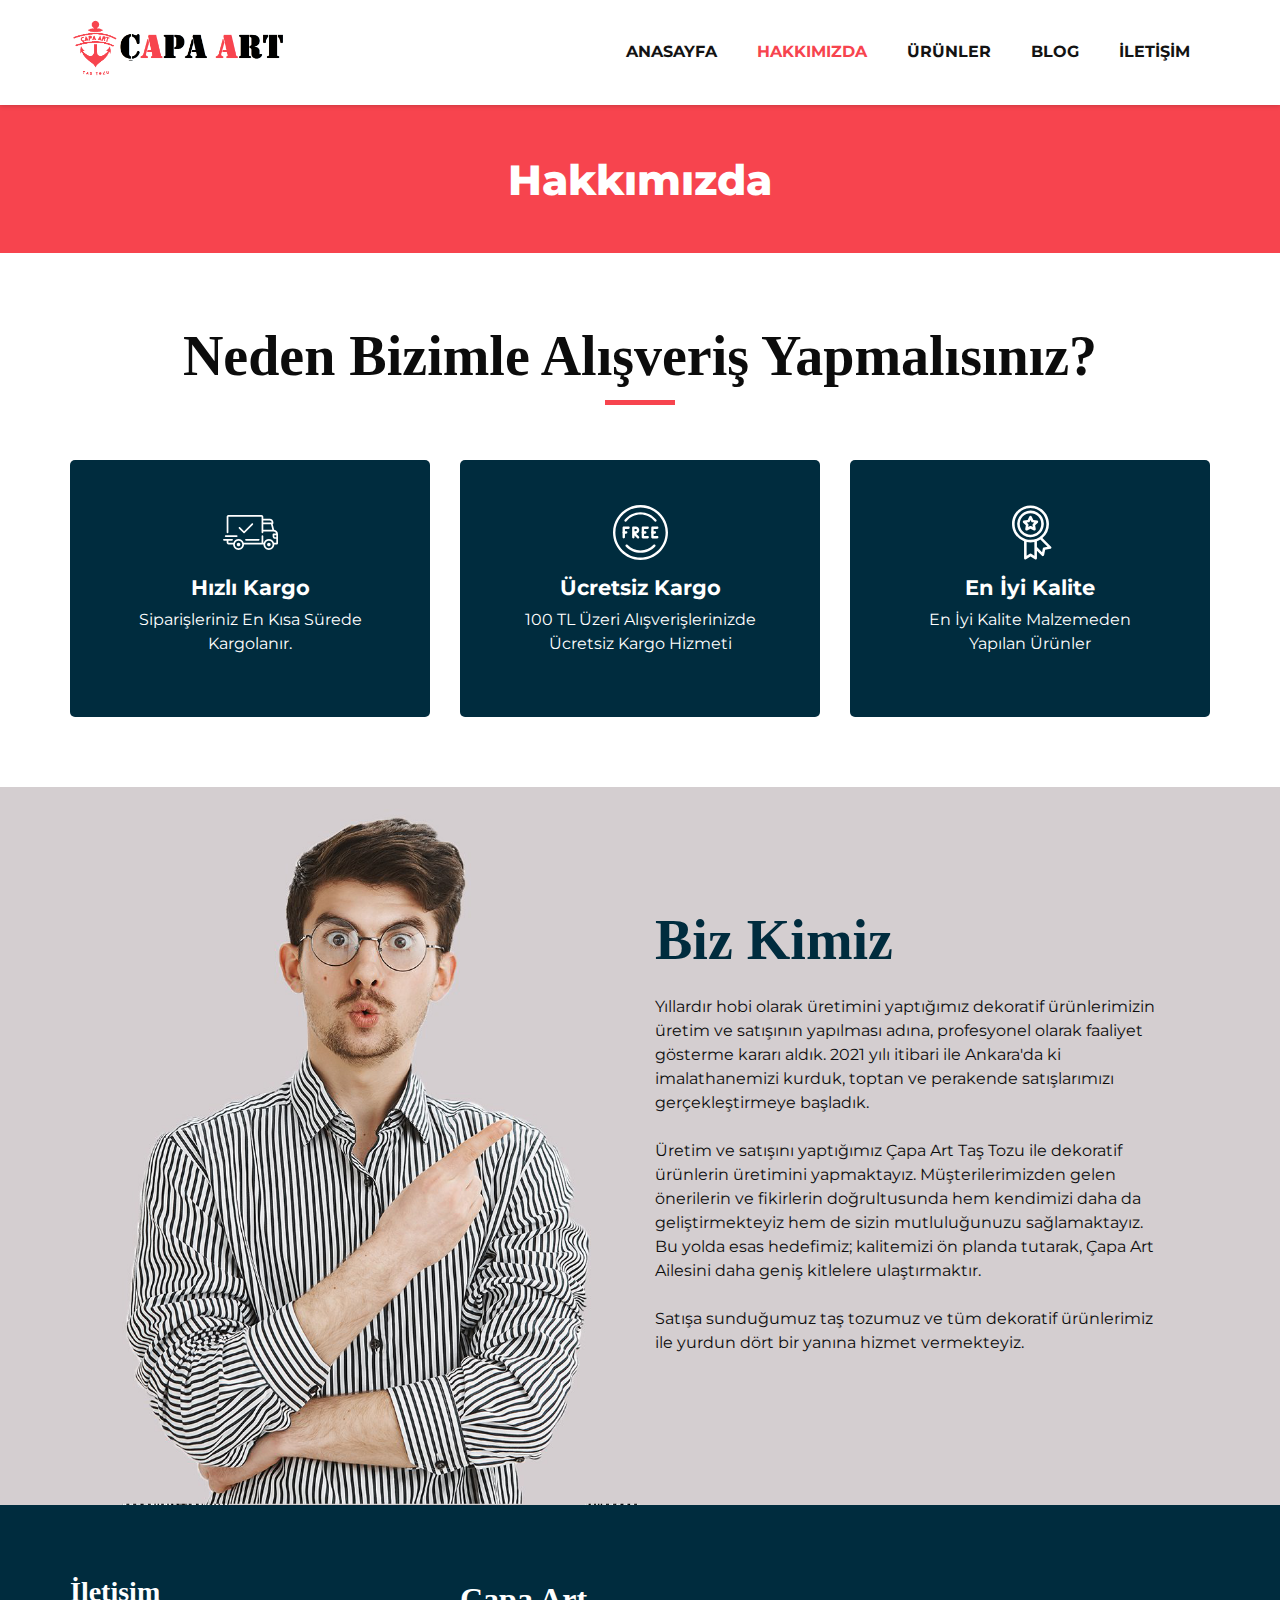
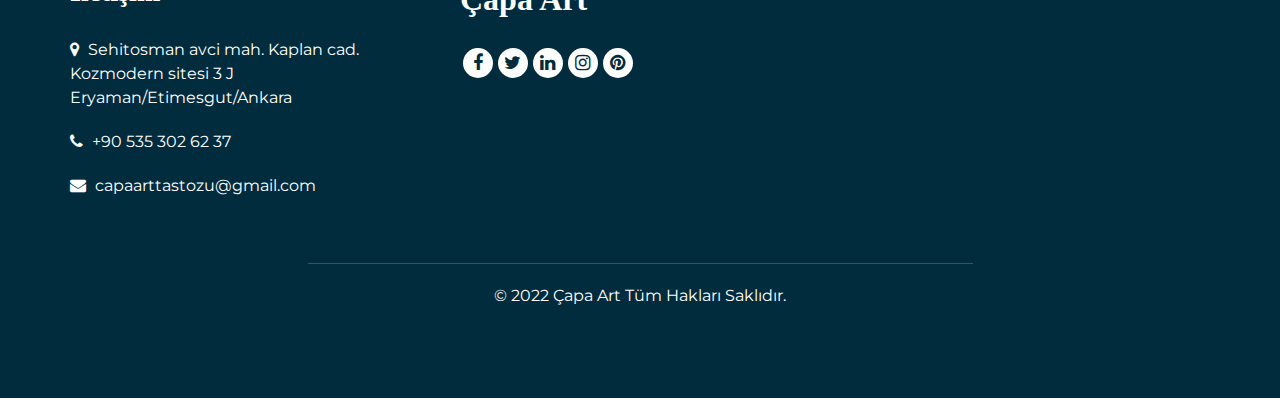
==== about.html @ 8fba6712 "Main | First commit" ====
<!DOCTYPE html>
<html>

<head>
   <!-- Basic -->
   <meta charset="utf-8" />
   <meta http-equiv="X-UA-Compatible" content="IE=edge" />
   <!-- Mobile Metas -->
   <meta name="viewport" content="width=device-width, initial-scale=1, shrink-to-fit=no" />
   <!-- Site Metas -->
   <meta name="keywords" content="" />
   <meta name="description" content="" />
   <meta name="author" content="" />
   <link rel="shortcut icon" href="images/favicon.png" type="">
   <title>Çapa Art | Hakkımızda</title>
   <!-- bootstrap core css -->
   <link rel="stylesheet" type="text/css" href="css/bootstrap.css" />
   <!-- font awesome style -->
   <link href="css/font-awesome.min.css" rel="stylesheet" />
   <!-- Custom styles for this template -->
   <link href="css/style.css" rel="stylesheet" />
   <!-- responsive style -->
   <link href="css/responsive.css" rel="stylesheet" />
</head>

<body class="sub_page">
   <div class="hero_area">
      <!-- header section strats -->
      <header class="header_section">
         <div class="container">
            <nav class="navbar navbar-expand-lg custom_nav-container ">
               <a class="navbar-brand" href="index.html"><img width="250" src="images/logo.png" alt="#" /></a>
               <button class="navbar-toggler" type="button" data-toggle="collapse" data-target="#navbarSupportedContent"
                  aria-controls="navbarSupportedContent" aria-expanded="false" aria-label="Toggle navigation">
                  <span class=""> </span>
               </button>
               <div class="collapse navbar-collapse" id="navbarSupportedContent">
                  <ul class="navbar-nav">
                     <li class="nav-item">
                        <a class="nav-link" href="index.html">ANASAYFA <span class="sr-only">(current)</span></a>
                     </li>
                     <li class="nav-item active">
                        <a class="nav-link" href="about.html">HAKKIMIZDA</a>
                     </li>
                     <li class="nav-item">
                        <a class="nav-link" href="product.html">ÜRÜNLER</a>
                     </li>
                     <li class="nav-item">
                        <a class="nav-link" href="blog_list.html">BLOG</a>
                     </li>
                     <li class="nav-item">
                        <a class="nav-link" href="contact.html">İLETİŞİM</a>
                     </li>
                  </ul>
               </div>
            </nav>
         </div>
      </header>
      <!-- end header section -->
   </div>
   <!-- inner page section -->
   <section class="inner_page_head">
      <div class="container_fuild">
         <div class="row">
            <div class="col-md-12">
               <div class="full">
                  <h3>Hakkımızda</h3>
               </div>
            </div>
         </div>
      </div>
   </section>
   <!-- end inner page section -->
   <!-- why section -->
   <section class="why_section layout_padding">
      <div class="container">
         <div class="heading_container heading_center">
            <h2>
               Neden Bizimle Alışveriş Yapmalısınız?
            </h2>
         </div>
         <div class="row">
            <div class="col-md-4">
               <div class="box ">
                  <div class="img-box">
                     <svg version="1.1" id="Layer_1" xmlns="http://www.w3.org/2000/svg"
                        xmlns:xlink="http://www.w3.org/1999/xlink" x="0px" y="0px" viewBox="0 0 512 512"
                        style="enable-background:new 0 0 512 512;" xml:space="preserve">
                        <g>
                           <g>
                              <path d="M476.158,231.363l-13.259-53.035c3.625-0.77,6.345-3.986,6.345-7.839v-8.551c0-18.566-15.105-33.67-33.67-33.67h-60.392
                                    V110.63c0-9.136-7.432-16.568-16.568-16.568H50.772c-9.136,0-16.568,7.432-16.568,16.568V256c0,4.427,3.589,8.017,8.017,8.017
                                    c4.427,0,8.017-3.589,8.017-8.017V110.63c0-0.295,0.239-0.534,0.534-0.534h307.841c0.295,0,0.534,0.239,0.534,0.534v145.372
                                    c0,4.427,3.589,8.017,8.017,8.017c4.427,0,8.017-3.589,8.017-8.017v-9.088h94.569c0.008,0,0.014,0.002,0.021,0.002
                                    c0.008,0,0.015-0.001,0.022-0.001c11.637,0.008,21.518,7.646,24.912,18.171h-24.928c-4.427,0-8.017,3.589-8.017,8.017v17.102
                                    c0,13.851,11.268,25.119,25.119,25.119h9.086v35.273h-20.962c-6.886-19.883-25.787-34.205-47.982-34.205
                                    s-41.097,14.322-47.982,34.205h-3.86v-60.393c0-4.427-3.589-8.017-8.017-8.017c-4.427,0-8.017,3.589-8.017,8.017v60.391H192.817
                                    c-6.886-19.883-25.787-34.205-47.982-34.205s-41.097,14.322-47.982,34.205H50.772c-0.295,0-0.534-0.239-0.534-0.534v-17.637
                                    h34.739c4.427,0,8.017-3.589,8.017-8.017s-3.589-8.017-8.017-8.017H8.017c-4.427,0-8.017,3.589-8.017,8.017
                                    s3.589,8.017,8.017,8.017h26.188v17.637c0,9.136,7.432,16.568,16.568,16.568h43.304c-0.002,0.178-0.014,0.355-0.014,0.534
                                    c0,27.996,22.777,50.772,50.772,50.772s50.772-22.776,50.772-50.772c0-0.18-0.012-0.356-0.014-0.534h180.67
                                    c-0.002,0.178-0.014,0.355-0.014,0.534c0,27.996,22.777,50.772,50.772,50.772c27.995,0,50.772-22.776,50.772-50.772
                                    c0-0.18-0.012-0.356-0.014-0.534h26.203c4.427,0,8.017-3.589,8.017-8.017v-85.511C512,251.989,496.423,234.448,476.158,231.363z
                                    M375.182,144.301h60.392c9.725,0,17.637,7.912,17.637,17.637v0.534h-78.029V144.301z M375.182,230.881v-52.376h71.235
                                    l13.094,52.376H375.182z M144.835,401.904c-19.155,0-34.739-15.583-34.739-34.739s15.584-34.739,34.739-34.739
                                    c19.155,0,34.739,15.583,34.739,34.739S163.99,401.904,144.835,401.904z M427.023,401.904c-19.155,0-34.739-15.583-34.739-34.739
                                    s15.584-34.739,34.739-34.739c19.155,0,34.739,15.583,34.739,34.739S446.178,401.904,427.023,401.904z M495.967,299.29h-9.086
                                    c-5.01,0-9.086-4.076-9.086-9.086v-9.086h18.171V299.29z" />
                           </g>
                        </g>
                        <g>
                           <g>
                              <path
                                 d="M144.835,350.597c-9.136,0-16.568,7.432-16.568,16.568c0,9.136,7.432,16.568,16.568,16.568
                                    c9.136,0,16.568-7.432,16.568-16.568C161.403,358.029,153.971,350.597,144.835,350.597z" />
                           </g>
                        </g>
                        <g>
                           <g>
                              <path
                                 d="M427.023,350.597c-9.136,0-16.568,7.432-16.568,16.568c0,9.136,7.432,16.568,16.568,16.568
                                    c9.136,0,16.568-7.432,16.568-16.568C443.591,358.029,436.159,350.597,427.023,350.597z" />
                           </g>
                        </g>
                        <g>
                           <g>
                              <path d="M332.96,316.393H213.244c-4.427,0-8.017,3.589-8.017,8.017s3.589,8.017,8.017,8.017H332.96
                                    c4.427,0,8.017-3.589,8.017-8.017S337.388,316.393,332.96,316.393z" />
                           </g>
                        </g>
                        <g>
                           <g>
                              <path d="M127.733,282.188H25.119c-4.427,0-8.017,3.589-8.017,8.017s3.589,8.017,8.017,8.017h102.614
                                    c4.427,0,8.017-3.589,8.017-8.017S132.16,282.188,127.733,282.188z" />
                           </g>
                        </g>
                        <g>
                           <g>
                              <path d="M278.771,173.37c-3.13-3.13-8.207-3.13-11.337,0.001l-71.292,71.291l-37.087-37.087c-3.131-3.131-8.207-3.131-11.337,0
                                    c-3.131,3.131-3.131,8.206,0,11.337l42.756,42.756c1.565,1.566,3.617,2.348,5.668,2.348s4.104-0.782,5.668-2.348l76.96-76.96
                                    C281.901,181.576,281.901,176.501,278.771,173.37z" />
                           </g>
                        </g>
                        <g>
                        </g>
                        <g>
                        </g>
                        <g>
                        </g>
                        <g>
                        </g>
                        <g>
                        </g>
                        <g>
                        </g>
                        <g>
                        </g>
                        <g>
                        </g>
                        <g>
                        </g>
                        <g>
                        </g>
                        <g>
                        </g>
                        <g>
                        </g>
                        <g>
                        </g>
                        <g>
                        </g>
                        <g>
                        </g>
                     </svg>
                  </div>
                  <div class="detail-box">
                     <h5>
                        Hızlı Kargo
                     </h5>
                     <p>
                        Siparişleriniz En Kısa Sürede Kargolanır.
                     </p>
                  </div>
               </div>
            </div>
            <div class="col-md-4">
               <div class="box ">
                  <div class="img-box">
                     <svg version="1.1" id="Capa_1" xmlns="http://www.w3.org/2000/svg"
                        xmlns:xlink="http://www.w3.org/1999/xlink" x="0px" y="0px" viewBox="0 0 490.667 490.667"
                        style="enable-background:new 0 0 490.667 490.667;" xml:space="preserve">
                        <g>
                           <g>
                              <path d="M138.667,192H96c-5.888,0-10.667,4.779-10.667,10.667V288c0,5.888,4.779,10.667,10.667,10.667s10.667-4.779,10.667-10.667
                                    v-74.667h32c5.888,0,10.667-4.779,10.667-10.667S144.555,192,138.667,192z" />
                           </g>
                        </g>
                        <g>
                           <g>
                              <path d="M117.333,234.667H96c-5.888,0-10.667,4.779-10.667,10.667S90.112,256,96,256h21.333c5.888,0,10.667-4.779,10.667-10.667
                                    S123.221,234.667,117.333,234.667z" />
                           </g>
                        </g>
                        <g>
                           <g>
                              <path d="M245.333,0C110.059,0,0,110.059,0,245.333s110.059,245.333,245.333,245.333s245.333-110.059,245.333-245.333
                                    S380.608,0,245.333,0z M245.333,469.333c-123.52,0-224-100.48-224-224s100.48-224,224-224s224,100.48,224,224
                                    S368.853,469.333,245.333,469.333z" />
                           </g>
                        </g>
                        <g>
                           <g>
                              <path d="M386.752,131.989C352.085,88.789,300.544,64,245.333,64s-106.752,24.789-141.419,67.989
                                    c-3.691,4.587-2.965,11.307,1.643,14.997c4.587,3.691,11.307,2.965,14.976-1.643c30.613-38.144,76.096-60.011,124.8-60.011
                                    s94.187,21.867,124.779,60.011c2.112,2.624,5.205,3.989,8.32,3.989c2.368,0,4.715-0.768,6.677-2.347
                                    C389.717,143.296,390.443,136.576,386.752,131.989z" />
                           </g>
                        </g>
                        <g>
                           <g>
                              <path
                                 d="M376.405,354.923c-4.224-4.032-11.008-3.861-15.061,0.405c-30.613,32.235-71.808,50.005-116.011,50.005
                                    s-85.397-17.771-115.989-50.005c-4.032-4.309-10.816-4.437-15.061-0.405c-4.309,4.053-4.459,10.816-0.405,15.083
                                    c34.667,36.544,81.344,56.661,131.456,56.661s96.789-20.117,131.477-56.661C380.864,365.739,380.693,358.976,376.405,354.923z" />
                           </g>
                        </g>
                        <g>
                           <g>
                              <path d="M206.805,255.723c15.701-2.027,27.861-15.488,27.861-31.723c0-17.643-14.357-32-32-32h-21.333
                                    c-5.888,0-10.667,4.779-10.667,10.667v42.581c0,0.043,0,0.107,0,0.149V288c0,5.888,4.779,10.667,10.667,10.667
                                    S192,293.888,192,288v-16.917l24.448,24.469c2.091,2.069,4.821,3.115,7.552,3.115c2.731,0,5.461-1.045,7.531-3.136
                                    c4.16-4.16,4.16-10.923,0-15.083L206.805,255.723z M192,234.667v-21.333h10.667c5.867,0,10.667,4.779,10.667,10.667
                                    s-4.8,10.667-10.667,10.667H192z" />
                           </g>
                        </g>
                        <g>
                           <g>
                              <path d="M309.333,277.333h-32v-64h32c5.888,0,10.667-4.779,10.667-10.667S315.221,192,309.333,192h-42.667
                                    c-5.888,0-10.667,4.779-10.667,10.667V288c0,5.888,4.779,10.667,10.667,10.667h42.667c5.888,0,10.667-4.779,10.667-10.667
                                    S315.221,277.333,309.333,277.333z" />
                           </g>
                        </g>
                        <g>
                           <g>
                              <path d="M288,234.667h-21.333c-5.888,0-10.667,4.779-10.667,10.667S260.779,256,266.667,256H288
                                    c5.888,0,10.667-4.779,10.667-10.667S293.888,234.667,288,234.667z" />
                           </g>
                        </g>
                        <g>
                           <g>
                              <path d="M394.667,277.333h-32v-64h32c5.888,0,10.667-4.779,10.667-10.667S400.555,192,394.667,192H352
                                    c-5.888,0-10.667,4.779-10.667,10.667V288c0,5.888,4.779,10.667,10.667,10.667h42.667c5.888,0,10.667-4.779,10.667-10.667
                                    S400.555,277.333,394.667,277.333z" />
                           </g>
                        </g>
                        <g>
                           <g>
                              <path d="M373.333,234.667H352c-5.888,0-10.667,4.779-10.667,10.667S346.112,256,352,256h21.333
                                    c5.888,0,10.667-4.779,10.667-10.667S379.221,234.667,373.333,234.667z" />
                           </g>
                        </g>
                        <g>
                        </g>
                        <g>
                        </g>
                        <g>
                        </g>
                        <g>
                        </g>
                        <g>
                        </g>
                        <g>
                        </g>
                        <g>
                        </g>
                        <g>
                        </g>
                        <g>
                        </g>
                        <g>
                        </g>
                        <g>
                        </g>
                        <g>
                        </g>
                        <g>
                        </g>
                        <g>
                        </g>
                        <g>
                        </g>
                     </svg>
                  </div>
                  <div class="detail-box">
                     <h5>
                        Ücretsiz Kargo
                     </h5>
                     <p>
                        100 TL Üzeri Alışverişlerinizde Ücretsiz Kargo Hizmeti
                     </p>
                  </div>
               </div>
            </div>
            <div class="col-md-4">
               <div class="box ">
                  <div class="img-box">
                     <svg id="_30_Premium" height="512" viewBox="0 0 512 512" width="512"
                        xmlns="http://www.w3.org/2000/svg" data-name="30_Premium">
                        <g id="filled">
                           <path
                              d="m252.92 300h3.08a124.245 124.245 0 1 0 -4.49-.09c.075.009.15.023.226.03.394.039.789.06 1.184.06zm-96.92-124a100 100 0 1 1 100 100 100.113 100.113 0 0 1 -100-100z" />
                           <path
                              d="m447.445 387.635-80.4-80.4a171.682 171.682 0 0 0 60.955-131.235c0-94.841-77.159-172-172-172s-172 77.159-172 172c0 73.747 46.657 136.794 112 161.2v158.8c-.3 9.289 11.094 15.384 18.656 9.984l41.344-27.562 41.344 27.562c7.574 5.4 18.949-.7 18.656-9.984v-70.109l46.6 46.594c6.395 6.789 18.712 3.025 20.253-6.132l9.74-48.724 48.725-9.742c9.163-1.531 12.904-13.893 6.127-20.252zm-339.445-211.635c0-81.607 66.393-148 148-148s148 66.393 148 148-66.393 148-148 148-148-66.393-148-148zm154.656 278.016a12 12 0 0 0 -13.312 0l-29.344 19.562v-129.378a172.338 172.338 0 0 0 72 0v129.38zm117.381-58.353a12 12 0 0 0 -9.415 9.415l-6.913 34.58-47.709-47.709v-54.749a171.469 171.469 0 0 0 31.467-15.6l67.151 67.152z" />
                           <path
                              d="m287.62 236.985c8.349 4.694 19.251-3.212 17.367-12.618l-5.841-35.145 25.384-25c7.049-6.5 2.89-19.3-6.634-20.415l-35.23-5.306-15.933-31.867c-4.009-8.713-17.457-8.711-21.466 0l-15.933 31.866-35.23 5.306c-9.526 1.119-13.681 13.911-6.634 20.415l25.384 25-5.841 35.145c-1.879 9.406 9 17.31 17.367 12.618l31.62-16.414zm-53-32.359 2.928-17.615a12 12 0 0 0 -3.417-10.516l-12.721-12.531 17.658-2.66a12 12 0 0 0 8.947-6.5l7.985-15.971 7.985 15.972a12 12 0 0 0 8.947 6.5l17.658 2.66-12.723 12.535a12 12 0 0 0 -3.417 10.516l2.928 17.615-15.849-8.231a12 12 0 0 0 -11.058 0z" />
                        </g>
                     </svg>
                  </div>
                  <div class="detail-box">
                     <h5>
                        En İyi Kalite
                     </h5>
                     <p>
                        En İyi Kalite Malzemeden Yapılan Ürünler
                     </p>
                  </div>
               </div>
            </div>
         </div>
      </div>
   </section>
   <!-- end why section -->
   <!-- arrival section -->
   <section class="arrival_section">
      <div class="container">
         <div class="box">
            <div class="arrival_bg_box">
               <img src="images/arrival-bg.png" alt="">
            </div>
            <div class="row">
               <div class="col-md-6 ml-auto">
                  <div class="heading_container remove_line_bt">
                     <h2>
                        Biz Kimiz
                     </h2>
                  </div>
                  <p style="margin-top: 20px;margin-bottom: 30px;">
                     Yıllardır hobi olarak üretimini yaptığımız dekoratif ürünlerimizin üretim ve satışının yapılması
                     adına, profesyonel olarak faaliyet gösterme kararı aldık. 2021 yılı itibari ile Ankara'da ki
                     imalathanemizi kurduk, toptan ve perakende satışlarımızı gerçekleştirmeye başladık.
                     <br><br>
                     Üretim ve satışını yaptığımız Çapa Art Taş Tozu ile dekoratif ürünlerin üretimini yapmaktayız.
                     Müşterilerimizden gelen önerilerin ve fikirlerin doğrultusunda hem kendimizi daha da
                     geliştirmekteyiz hem de sizin mutluluğunuzu sağlamaktayız. Bu yolda esas hedefimiz; kalitemizi ön
                     planda tutarak, Çapa Art Ailesini daha geniş kitlelere ulaştırmaktır.
                     <br><br>
                     Satışa sunduğumuz taş tozumuz ve tüm dekoratif ürünlerimiz ile yurdun dört bir yanına hizmet
                     vermekteyiz.
                  </p>
               </div>
            </div>
         </div>
      </div>
   </section>
   <!-- end arrival section -->
   <!-- footer section -->
   <footer class="footer_section">
      <div class="container">
         <div class="row">
            <div class="col-md-4 footer-col">
               <div class="footer_contact">
                  <h4>
                     İletişim
                  </h4>
                  <div class="contact_link_box">
                     <a href="">
                        <i class="fa fa-map-marker" aria-hidden="true"></i>
                        <span>
                           Sehitosman avci mah. Kaplan cad. Kozmodern sitesi 3 J Eryaman/Etimesgut/Ankara
                        </span>
                     </a>
                     <a href="">
                        <i class="fa fa-phone" aria-hidden="true"></i>
                        <span>
                           +90 535 302 62 37
                        </span>
                     </a>
                     <a href="">
                        <i class="fa fa-envelope" aria-hidden="true"></i>
                        <span>
                           capaarttastozu@gmail.com
                        </span>
                     </a>
                  </div>
               </div>
            </div>
            <div class="col-md-4 footer-col">
               <div class="footer_detail">
                  <a href="index.html" class="footer-logo">
                     Çapa Art
                  </a>
                  <div class="footer_social">
                     <a href="">
                        <i class="fa fa-facebook" aria-hidden="true"></i>
                     </a>
                     <a href="">
                        <i class="fa fa-twitter" aria-hidden="true"></i>
                     </a>
                     <a href="">
                        <i class="fa fa-linkedin" aria-hidden="true"></i>
                     </a>
                     <a href="">
                        <i class="fa fa-instagram" aria-hidden="true"></i>
                     </a>
                     <a href="">
                        <i class="fa fa-pinterest" aria-hidden="true"></i>
                     </a>
                  </div>
               </div>
            </div>
            <div class="col-md-4 footer-col">
               <div class="map_container">
                  <div class="map">
                     <div id="googleMap"></div>
                  </div>
               </div>
            </div>
         </div>
         <div class="footer-info">
            <div class="col-lg-7 mx-auto px-0">
               <p>
                  © 2022 Çapa Art Tüm Hakları Saklıdır.
               </p>
            </div>
         </div>
      </div>
   </footer>
   <!-- footer section -->
   <!-- jQery -->
   <script src="js/jquery-3.4.1.min.js"></script>
   <!-- popper js -->
   <script src="js/popper.min.js"></script>
   <!-- bootstrap js -->
   <script src="js/bootstrap.js"></script>
   <!-- custom js -->
   <script src="js/custom.js"></script>
</body>

</html>
---- css/style.css ----
@import url('https://fonts.googleapis.com/css2?family=Montserrat:ital,wght@0,100;0,200;0,300;0,400;0,500;0,600;0,700;0,800;0,900;1,100;1,200;1,300;1,400;1,500;1,600;1,700;1,800;1,900&display=swap');

* {
  box-sizing: border-box;
}
body {
  font-family: 'Montserrat', sans-serif;
  color: #0c0c0c;
  background-color: #ffffff;
  overflow-x: hidden;
}

.layout_padding {
  padding: 70px 0;
}

.layout_padding2 {
  padding: 75px 0;
}

.layout_padding2-top {
  padding-top: 75px;
}

.layout_padding2-bottom {
  padding-bottom: 75px;
}

.layout_padding-top {
  padding-top: 90px;
}

.layout_padding-bottom {
  padding-bottom: 90px;
}

h1,
h2 {
  font-family: 'Playfair Display', serif;
}

.heading_container {
  display: -webkit-box;
  display: -ms-flexbox;
  display: flex;
  -webkit-box-orient: vertical;
  -webkit-box-direction: normal;
      -ms-flex-direction: column;
          flex-direction: column;
  -webkit-box-align: start;
      -ms-flex-align: start;
          align-items: flex-start;
}

.heading_container h2 {
    position: relative;
    margin-bottom: 0;
    font-size: 3.5rem;
    font-weight: bold;
}

.heading_container h2::after {
    content: "";
    display: block;
    width: 70px;
    height: 5px;
    background: #f7444e;
    margin: 10px auto 10px;
}

.heading_container h2 span {
  color: #f7444e;
}

.heading_container p {
  margin-top: 10px;
  margin-bottom: 0;
}

.heading_container.heading_center {
  -webkit-box-align: center;
      -ms-flex-align: center;
          align-items: center;
  text-align: center;
}

a,
a:hover,
a:focus {
  text-decoration: none;
}

a:hover,
a:focus {
  color: initial;
}

.btn,
.btn:focus {
  outline: none !important;
  -webkit-box-shadow: none;
          box-shadow: none;
}

/*header section*/
.hero_area {
  position: relative;
  min-height: 100vh;
  display: -webkit-box;
  display: -ms-flexbox;
  display: flex;
  -webkit-box-orient: vertical;
  -webkit-box-direction: normal;
      -ms-flex-direction: column;
          flex-direction: column;
}

.sub_page .hero_area {
  min-height: auto;
  -webkit-box-shadow: 0 0 5px 0 rgba(0, 0, 0, 0.25);
          box-shadow: 0 0 5px 0 rgba(0, 0, 0, 0.25);
}

.header_section {
    padding: 15px 0;
}

.header_section .container-fluid {
  padding-right: 25px;
  padding-left: 25px;
}

.navbar-brand {
  font-family: 'Playfair Display', serif;
}

.navbar-brand span {
  font-weight: bold;
  font-size: 32px;
  color: #000000;
}

.custom_nav-container {
  padding: 0;
}

.custom_nav-container .navbar-nav {
  margin-left: auto;
}

.custom_nav-container .navbar-nav .nav-item .nav-link {
    padding: 5px 20px;
    color: #131313;
    text-align: center;
    text-transform: uppercase;
    border-radius: 5px;
    -webkit-transition: all 0.3s;
    transition: all 0.3s;
    font-weight: 700;
}

.custom_nav-container .navbar-nav .nav-item .nav-link svg {
  width: 17px;
  height: auto;
  fill: #000000;
  margin-bottom: 2px;
}

.custom_nav-container .navbar-nav .nav-item:hover .nav-link, .custom_nav-container .navbar-nav .nav-item.active .nav-link {
  color: #f7444e;
}

.custom_nav-container .navbar-nav .nav-item:hover .nav-link svg, .custom_nav-container .navbar-nav .nav-item.active .nav-link svg {
  fill: #f7444e;
}

.custom_nav-container .nav_search-btn {
  width: 35px;
  height: 35px;
  padding: 0;
  border: none;
  color: #000000;
}

.custom_nav-container .nav_search-btn:hover {
  color: #f7444e;
}

.custom_nav-container .navbar-toggler {
  outline: none;
}

.custom_nav-container .navbar-toggler {
  padding: 0;
  width: 37px;
  height: 42px;
  -webkit-transition: all 0.3s;
  transition: all 0.3s;
}

.custom_nav-container .navbar-toggler span {
  display: block;
  width: 35px;
  height: 4px;
  background-color: #000000;
  margin: 7px 0;
  -webkit-transition: all 0.3s;
  transition: all 0.3s;
  position: relative;
  border-radius: 5px;
  transition: all 0.3s;
}

.custom_nav-container .navbar-toggler span::before, .custom_nav-container .navbar-toggler span::after {
  content: "";
  position: absolute;
  left: 0;
  height: 100%;
  width: 100%;
  background-color: #000000;
  top: -10px;
  border-radius: 5px;
  -webkit-transition: all 0.3s;
  transition: all 0.3s;
}

.custom_nav-container .navbar-toggler span::after {
  top: 10px;
}

.custom_nav-container .navbar-toggler[aria-expanded="true"] {
  -webkit-transform: rotate(360deg);
          transform: rotate(360deg);
}

.custom_nav-container .navbar-toggler[aria-expanded="true"] span {
  -webkit-transform: rotate(45deg);
          transform: rotate(45deg);
}

.custom_nav-container .navbar-toggler[aria-expanded="true"] span::before, .custom_nav-container .navbar-toggler[aria-expanded="true"] span::after {
  -webkit-transform: rotate(90deg);
          transform: rotate(90deg);
  top: 0;
}

/*end header section*/
/* slider section */
.slider_section {
  -webkit-box-flex: 1;
      -ms-flex: 1;
          flex: 1;
  display: -webkit-box;
  display: -ms-flexbox;
  display: flex;
  -webkit-box-align: center;
      -ms-flex-align: center;
          align-items: center;
  position: relative;
  padding: 90px 0 75px 0;
}

.slider_section .row {
  -webkit-box-align: center;
      -ms-flex-align: center;
          align-items: center;
}

.slider_section #customCarousel1 {
  width: 100%;
  position: unset;
}

.slider_section .detail-box h1 {
    font-size: 4.5rem;
    font-weight: bold;
    margin-bottom: 15px;
    color: #002c3e;
    line-height: 70px;
}

.slider_section .detail-box h1 span {
  color: #f7444e;
}

.slider_section .detail-box p {
    font-size: 16px;
    margin-top: 20px;
    margin-bottom: 1.5rem;
}

.slider_section .detail-box a {
    display: inline-block;
    padding: 12px 45px;
    background-color: #f7444e;
    border: 1px solid #f7444e;
    color: #ffffff;
    border-radius: 0;
    -webkit-transition: all 0.3s;
    transition: all 0.3s;
    margin-top: 10px;
    font-weight: 700;
}

.slider_section .detail-box a:hover {
  background-color: transparent;
  color: #f7444e;
}

.slider_section .img-box img {
  width: 100%;
}

.slider_section .carousel-indicators {
  position: unset;
  margin: 0;
  margin-top: 45px;
  -webkit-box-pack: start;
      -ms-flex-pack: start;
          justify-content: flex-start;
  -webkit-box-align: center;
      -ms-flex-align: center;
          align-items: center;
}

.slider_section .carousel-indicators li {
  background-color: #ffffff;
  width: 12px;
  height: 12px;
  border-radius: 100%;
  opacity: 1;
}

.slider_section .carousel-indicators li.active {
  width: 20px;
  height: 20px;
  background-color: #f7444e;
}

.slider_bg_box {
  position: absolute;
  top: 0;
  left: 0;
  width: 100%;
  height: 100%;
  z-index: -1;
}

.slider_bg_box img {
  width: 100%;
  height: 100%;
  -o-object-fit: cover;
     object-fit: cover;
  -o-object-position: top right;
     object-position: top right;
}

.product_section .heading_container {
  margin-bottom: 20px;
}

.product_section .box {
    position: relative;
    margin-top: 25px;
    padding: 35px 35px;
    background-color: #f7f8f9;
    -webkit-transition: all .3s;
    transition: all .3s;
    overflow: hidden;
    box-shadow: 5px 5px 5px -5px rgba(0,0,0,.2);
    border: solid #fff 10px;
}

.product_section .box .img-box {
  display: -webkit-box;
  display: -ms-flexbox;
  display: flex;
  -webkit-box-pack: center;
      -ms-flex-pack: center;
          justify-content: center;
  -webkit-box-align: center;
      -ms-flex-align: center;
          align-items: center;
  height: 215px;
}

.product_section .box .img-box img {
  max-width: 100%;
  max-height: 200px;
  -webkit-transition: all .3s;
  transition: all .3s;
}

.product_section .box .detail-box {
  text-align: center;
  display: -webkit-box;
  display: -ms-flexbox;
  display: flex;
  -webkit-box-pack: justify;
      -ms-flex-pack: justify;
          justify-content: space-between;
}

.product_section .box .detail-box h5 {
  font-size: 18px;
  margin-top: 10px;
}

.product_section .box .detail-box h6 {
  margin-top: 10px;
  color: #002c3e;
  font-weight: 600;
}

.product_section .box:hover img {
  -webkit-transform: scale(1.1);
          transform: scale(1.1);
}

.product_section .box:hover .option_container {
  opacity: 1;
  visibility: visible;
  -webkit-transform: translateY(0);
          transform: translateY(0);
}
.arrival_section {
    background-color: #d4ced0;
}
.product_section .option_container {
  position: absolute;
  top: 0;
  left: 0;
  width: 100%;
  height: 100%;
  display: -webkit-box;
  display: -ms-flexbox;
  display: flex;
  -webkit-box-pack: center;
      -ms-flex-pack: center;
          justify-content: center;
  -webkit-box-align: center;
      -ms-flex-align: center;
          align-items: center;
  background-color: rgba(255, 255, 255, 0.6);
  z-index: 3;
  opacity: 0;
  visibility: hidden;
  -webkit-transition: all .2s;
  transition: all .2s;
  -webkit-transform: translateY(100%);
          transform: translateY(100%);
}

.product_section .options {
  display: -webkit-box;
  display: -ms-flexbox;
  display: flex;
  -webkit-box-orient: vertical;
  -webkit-box-direction: normal;
      -ms-flex-direction: column;
          flex-direction: column;
  -webkit-box-align: center;
      -ms-flex-align: center;
          align-items: center;
}

.product_section .options a {
  display: inline-block;
  padding: 8px 15px;
  border-radius: 30px;
  width: 165px;
  text-align: center;
  -webkit-transition: all .3s;
  transition: all .3s;
  margin: 5px 0;
}

.product_section .options .option1 {
  background-color: #f7444e;
  border: 1px solid #f7444e;
  color: #ffffff;
}

.product_section .options .option1:hover {
  background-color: transparent;
  color: #f7444e;
}

.product_section .options .option2 {
  background-color: #000000;
  border: 1px solid #000000;
  color: #ffffff;
}

.product_section .options .option2:hover {
  background-color: transparent;
  color: #000000;
}

.product_section .btn-box {
  display: -webkit-box;
  display: -ms-flexbox;
  display: flex;
  -webkit-box-pack: center;
      -ms-flex-pack: center;
          justify-content: center;
  margin-top: 45px;
}

.product_section .btn-box a {
  display: inline-block;
  padding: 10px 40px;
  background-color: #f7444e;
  border: 1px solid #f7444e;
  color: #ffffff;
  border-radius: 0;
  -webkit-transition: all 0.3s;
  transition: all 0.3s;
}

.product_section .btn-box a:hover {
  background-color: transparent;
  color: #f7444e;
}

.arrival_section .heading_container {
  color: #002c3e;
  margin-bottom: 10px;
}

.arrival_section .box {
  padding: 120px 45px;
  position: relative;
}

.arrival_section .arrival_bg_box {
    position: absolute;
    top: 0;
    left: 0;
    width: 100%;
    height: 100%;
    z-index: 3;
}

.arrival_section .arrival_bg_box img {
    width: 50%;
    height: 100%;
    -o-object-fit: cover;
    object-fit: cover;
    -o-object-position: top left;
    object-position: top left;
}

.arrival_section a {
  display: inline-block;
  padding: 10px 45px;
  background-color: #f7444e;
  border: 1px solid #f7444e;
  color: #ffffff;
  border-radius: 0;
  -webkit-transition: all 0.3s;
  transition: all 0.3s;
}

.arrival_section a:hover {
  background-color: transparent;
  color: #f7444e;
}

.why_section .box {
    text-align: center;
    margin-top: 45px;
    background-color: #002c3e;
    padding: 45px 50px;
    border-radius: 5px;
    color: #ffffff;
}

.detail-box h5 {
    font-size: 21px;
    font-weight: 700;
}

.remove_line_bt h2::after {
    display: none;
}

.why_section .box .img-box {
  margin-bottom: 15px;
}

.why_section .box .img-box svg {
  width: 55px;
  height: auto;
  fill: #ffffff;
}

.subscribe_section {
  text-align: center;
}

.subscribe_section .box {
  background-color: #d4ced0;
  padding: 75px 45px;
}

.subscribe_section .subscribe_form .heading_container {
  -webkit-box-pack: center;
      -ms-flex-pack: center;
          justify-content: center;
  color: #002c3e;
}

.subscribe_section .subscribe_form .heading_container h2 {
  padding: 0 25px;
}

.subscribe_section .subscribe_form form {
  display: -webkit-box;
  display: -ms-flexbox;
  display: flex;
  -webkit-box-orient: vertical;
  -webkit-box-direction: normal;
      -ms-flex-direction: column;
          flex-direction: column;
  -webkit-box-align: center;
      -ms-flex-align: center;
          align-items: center;
}

.subscribe_section .subscribe_form form input {
    width: 100%;
    height: 60px;
    border: none;
    border-radius: 90px;
    outline: none;
    padding: 5px 25px;
    background-color: #ffffff;
    margin-top: 15px;
    text-align: left;
}

.subscribe_section .subscribe_form form input::-webkit-input-placeholder {
  color: #171620;
}

.subscribe_section .subscribe_form form input:-ms-input-placeholder {
  color: #171620;
}

.subscribe_section .subscribe_form form input::-ms-input-placeholder {
  color: #171620;
}

.subscribe_section .subscribe_form form input::placeholder {
  color: #171620;
}

.subscribe_section .subscribe_form form button {
  display: inline-block;
  padding: 10px 45px;
  background-color: #f7444e;
  border: 1px solid #f7444e;
  color: #ffffff;
  border-radius: 35px;
  -webkit-transition: all 0.3s;
  transition: all 0.3s;
  text-transform: uppercase;
  margin-top: 35px;
  font-weight: 600;
  width: 100%;
  max-width: 285px;
}

.subscribe_section .subscribe_form form button:hover {
  background-color: transparent;
  color: #f7444e;
}

.client_section .box {
  display: -webkit-box;
  display: -ms-flexbox;
  display: flex;
  -webkit-box-orient: vertical;
  -webkit-box-direction: normal;
      -ms-flex-direction: column;
          flex-direction: column;
  -webkit-box-align: center;
      -ms-flex-align: center;
          align-items: center;
  text-align: center;
  margin-top: 55px;
}

.client_section .box .img_container {
    width: auto;
    height: auto;
    border-radius: 100%;
    display: -webkit-box;
    display: -ms-flexbox;
    display: flex;
    -webkit-box-pack: end;
    -ms-flex-pack: end;
    justify-content: flex-end;
    -webkit-box-align: center;
    -ms-flex-align: center;
    align-items: center;
    background-color: transparent;
}

.client_section .box .img_container .img-box {
    width: auto;
    height: auto;
    border-radius: 100%;
    display: -webkit-box;
    display: -ms-flexbox;
    display: flex;
    -webkit-box-pack: center;
    -ms-flex-pack: center;
    justify-content: center;
    -webkit-box-align: center;
    -ms-flex-align: center;
    align-items: center;
    background-color: #ffffff;
    margin-right: -1px;
}

.client_section .box .img_container .img-box .img_box-inner {
  width: 150px;
  height: 150px;
  border-radius: 100%;
  display: -webkit-box;
  display: -ms-flexbox;
  display: flex;
  -webkit-box-pack: center;
      -ms-flex-pack: center;
          justify-content: center;
  -webkit-box-align: center;
      -ms-flex-align: center;
          align-items: center;
  overflow: hidden;
}

.client_section .box .img_container .img-box .img_box-inner img {
  width: 100%;
}

.client_section .box .detail-box {
  margin-top: 25px;
}

.client_section .box .detail-box h5 {
  font-size: 20px;
  font-weight: 600;
}

.client_section .box .detail-box h6 {
  font-size: 15px;
  color: #999998;
}

.client_section .carousel-control-prev,
.client_section .carousel-control-next {
  top: 43%;
  -webkit-transform: translateY(-50%);
          transform: translateY(-50%);
  opacity: 1;
  width: auto;
  margin: 0 5px;
  width: 50px;
  height: 50px;
  opacity: 1;
  color: #ffffff;
  background-color: #f7444e;
  border-radius: 100%;
}

.client_section .carousel-control-prev:hover,
.client_section .carousel-control-next:hover {
  background-color: #212121;
}

.client_section .carousel-control-prev {
  left: 25%;
}

.client_section .carousel-control-next {
  right: 25%;
}

/* footer section*/
.footer_section {
  background-color: #002c3e;
  color: #ffffff;
  padding-top: 70px;
}

.footer_section {
    color: #ffffff;
    text-align: left;
}

.footer_section h4 {
  font-size: 28px;
}

.footer_section h4,
.footer_section .footer-logo {
  font-weight: 600;
  margin-bottom: 20px;
  font-family: 'Playfair Display', serif;
  text-align: left;
}

.footer_section .footer-col {
  margin-bottom: 30px;
}

.footer_section .footer_contact .contact_link_box {
  display: -webkit-box;
  display: -ms-flexbox;
  display: flex;
  -webkit-box-orient: vertical;
  -webkit-box-direction: normal;
      -ms-flex-direction: column;
          flex-direction: column;
}

.footer_section .footer_contact .contact_link_box a {
    margin: 10px 0;
    color: #ffffff;
}

.footer_section .footer_contact .contact_link_box a i {
  margin-right: 5px;
}

.footer_section .footer_contact .contact_link_box a:hover {
  color: #f7444e;
}

.footer_section .footer-logo {
  display: block;
  font-weight: bold;
  font-size: 32px;
  color: #ffffff;
}

.footer_section .footer_social {
    display: -webkit-box;
    display: -ms-flexbox;
    display: flex;
    -webkit-box-pack: left;
    -ms-flex-pack: center;
    justify-content: left;
    margin-top: 25px;
    margin-bottom: 10px;
}

.footer_section .footer_social a {
  display: -webkit-box;
  display: -ms-flexbox;
  display: flex;
  -webkit-box-pack: center;
      -ms-flex-pack: center;
          justify-content: center;
  -webkit-box-align: center;
      -ms-flex-align: center;
          align-items: center;
  color: #002c3e;
  width: 30px;
  height: 30px;
  border-radius: 100%;
  background-color: #ffffff;
  border-radius: 100%;
  margin: 0 2.5px;
  font-size: 18px;
}

.footer_section .footer_social a:hover {
  color: #f7444e;
}

.footer_section .map_container {
  width: 100%;
  height: 175px;
  overflow: hidden;
  display: -webkit-box;
  display: -ms-flexbox;
  display: flex;
  -webkit-box-align: stretch;
      -ms-flex-align: stretch;
          align-items: stretch;
}

.footer_section .map_container .map {
  height: 100%;
  -webkit-box-flex: 1;
      -ms-flex: 1;
          flex: 1;
}

.footer_section .map_container .map #googleMap {
  height: 100%;
}

.footer_section .footer-info {
  text-align: center;
  margin-top: 25px;
}

.footer_section .footer-info p {
    color: #ffffff;
    margin: 0;
    padding: 20px 0;
    border-top: 1px solid rgba(255,255,255,0.2);
}

.footer_section .footer-info p a {
  color: inherit;
}
/*# sourceMappingURL=style.css.map */

.heading_container.heading_center h3 {
    position: relative;
    margin-bottom: 15px;
    font-size: 2.5rem;
    font-weight: bold;
    font-family: 'Playfair Display', serif;
}

li.nav-item ul {
    background: #fff;
    border: solid #000 2px;
    border-radius: 0;
    padding: 10px 20px;
    margin-left: 10px;
    margin-top: 10px;
    box-shadow: 4px 4px 0px 0 #000;
    width: 190px;
}

li.nav-item ul li {
    float: left;
    width: 100%;
    margin: 6px 0;
}

li.nav-item ul li a {
    color: #212529;
    font-size: 16px;
    font-weight: 500;
    letter-spacing: 0.2px;
    margin-top: 10px;
    transition: ease all 0.5s;
}

li.nav-item ul li a:hover, li.nav-item ul li a:focus {
    color: #f7444e;
}

.inner_page_head {
    background: #f7444e;
    text-align: center;
    color: #fff;
    padding-top: 50px;
    padding-bottom: 40px;
}

.inner_page_head h3 {
    font-size: 42px;
    font-weight: 800;
}

/** footer **/

footer {
    background: #f8f8f8;
    padding: 90px 0 70px;
}

.logo_footer {
    margin-bottom: 30px;
}

.information_f p {
    margin-bottom: 1.2rem;
    line-height: 25px;
    font-size: 15px;
}

.widget_menu h3 {
    font-size: 18px;
    font-weight: 700;
    text-transform: uppercase;
    letter-spacing: 0.2px;
    margin-bottom: 25px;
}

.widget_menu ul {
    list-style: none;
    padding: 0;
    margin: 0;
}

.widget_menu ul li {
    float: left;
    width: 100%;
}

.widget_menu ul li a {
    font-size: 15px;
    color: #000;
    margin-bottom: 0;
    float: left;
    width: 100%;
    margin-top: 5px;
}

.field {
    display: flex;
}

.widget_menu {
    float: left;
    width: 100%;
}

div.form_sub .field input[type="email"], div.form_sub .field input[type="email"]:hover, div.form_sub .field input[type="email"]:focus {
    padding: 10px 110px 10px 15px;
    border-radius: 0;
    border: solid #ccc 1px;
    font-size: 14px;
    position: relative;
    box-shadow: none;
    width: 100%;
    height: 48px;
}

.form_sub {
    position: relative;
}

.form_sub input[type="email"] + input[type="submit"] {
    position: absolute;
    right: 0;
    background: #f7444e;
    color: #fff;
    border: none;
    top: 0px;
    font-size: 14px;
    height: 48px;
    font-weight: 600;
    padding: 0 15px;
}

form input {
    background: #fff;
    border: solid #ccc 1px;
    padding: 15px 15px;
    width: 100%;
    font-size: 14px;
    margin-bottom: 20px;
    text-transform: capitalize;
    line-height: normal;
}

form textarea {
    background: #fff;
    border: solid #ccc 1px;
    padding: 15px 15px;
    width: 100%;
    min-height: 150px;
    font-size: 14px;
    margin-bottom: 20px;
    text-transform: capitalize;
    line-height: normal;
}

form input[type="submit"] {
    border: none;
    padding: 15px 45px;
    width: auto;
    font-size: 16px;
    text-transform: capitalize;
    line-height: normal;
    margin: 0 auto;
    display: flex;
    background: #333;
    color: #fff;
    font-weight: 600;
    transition: ease all 0.1s;
}

form input[type="submit"]:hover,
form input[type="submit"]:focus {
    background: #f7444e;
    color: #fff;
}

/** cpy **/

.cpy_ {
    background: #222;
    text-align: center;
    padding: 20px 0;
}

.cpy_ p {
    margin: 0;
    color: #fff;
    font-size: 15px;
    font-weight: 400;
}

.cpy_ p a {
    margin: 0;
    color: #f7444e;
    font-size: 15px;
    font-weight: 400;
}

http://kute-themes.com/html/boutique/html/index.html
https://template.hasthemes.com/noraure/noraure/index.html
https://preview.hasthemes.com/xoss-preview/xoss/index.html
---- css/responsive.css ----
@media (max-width: 1300px) {}

@media (max-width: 1120px) {}

@media (max-width: 992px) {
  .hero_area {
    min-height: auto;
  }

  .custom_nav-container .navbar-nav {
    padding-top: 15px;
    align-items: center;
  }


  .custom_nav-container .navbar-nav .nav-item .nav-link {
    padding: 5px 25px;
    margin: 5px 0;
  }

  .slider_section .carousel-indicators {
    margin-top: 45px;
  }

  .client_section .carousel-control-prev {
    left: 15%;
  }

  .client_section .carousel-control-next {
    right: 15%;
  }

}

@media (max-width: 767px) {

  .slider_bg_box img {
    -o-object-position: top center;
    object-position: top center;
  }

  .arrival_section .arrival_bg_box img {
    -o-object-position: top right;
    object-position: top right;
  }

  .client_section .carousel-control-prev {
    left: 5%;
  }

  .client_section .carousel-control-next {
    right: 5%;
  }

  .slider_section .detail-box,
  .about_section .detail-box {
    margin-bottom: 45px;
  }

  .about_section .row {
    flex-direction: column-reverse;
  }

  .subscribe_section .box,
  .arrival_section .box {
    padding: 75px 25px;
  }

  .subscribe_section .subscribe_form form button {
    margin-top: 15px;
  }
}

@media (max-width: 576px) {
  .heading_container h2 {
    font-size: 2.2rem;
  }
}

@media (max-width: 480px) {
  .heading_container h2 {
    font-size: 2rem;
  }

  .carousel_btn_box {
    display: flex;
    justify-content: center;
    margin-top: 25px;
  }

  .client_section .carousel-control-prev,
  .client_section .carousel-control-next {
    position: unset;
    transform: none;
  }
}

@media (max-width: 420px) {}

@media (max-width: 376px) {
  .slider_section .detail-box h1 {
    font-size: 3rem;
  }
}

@media (min-width: 1200px) {
  .container {
    max-width: 1170px;
  }
}
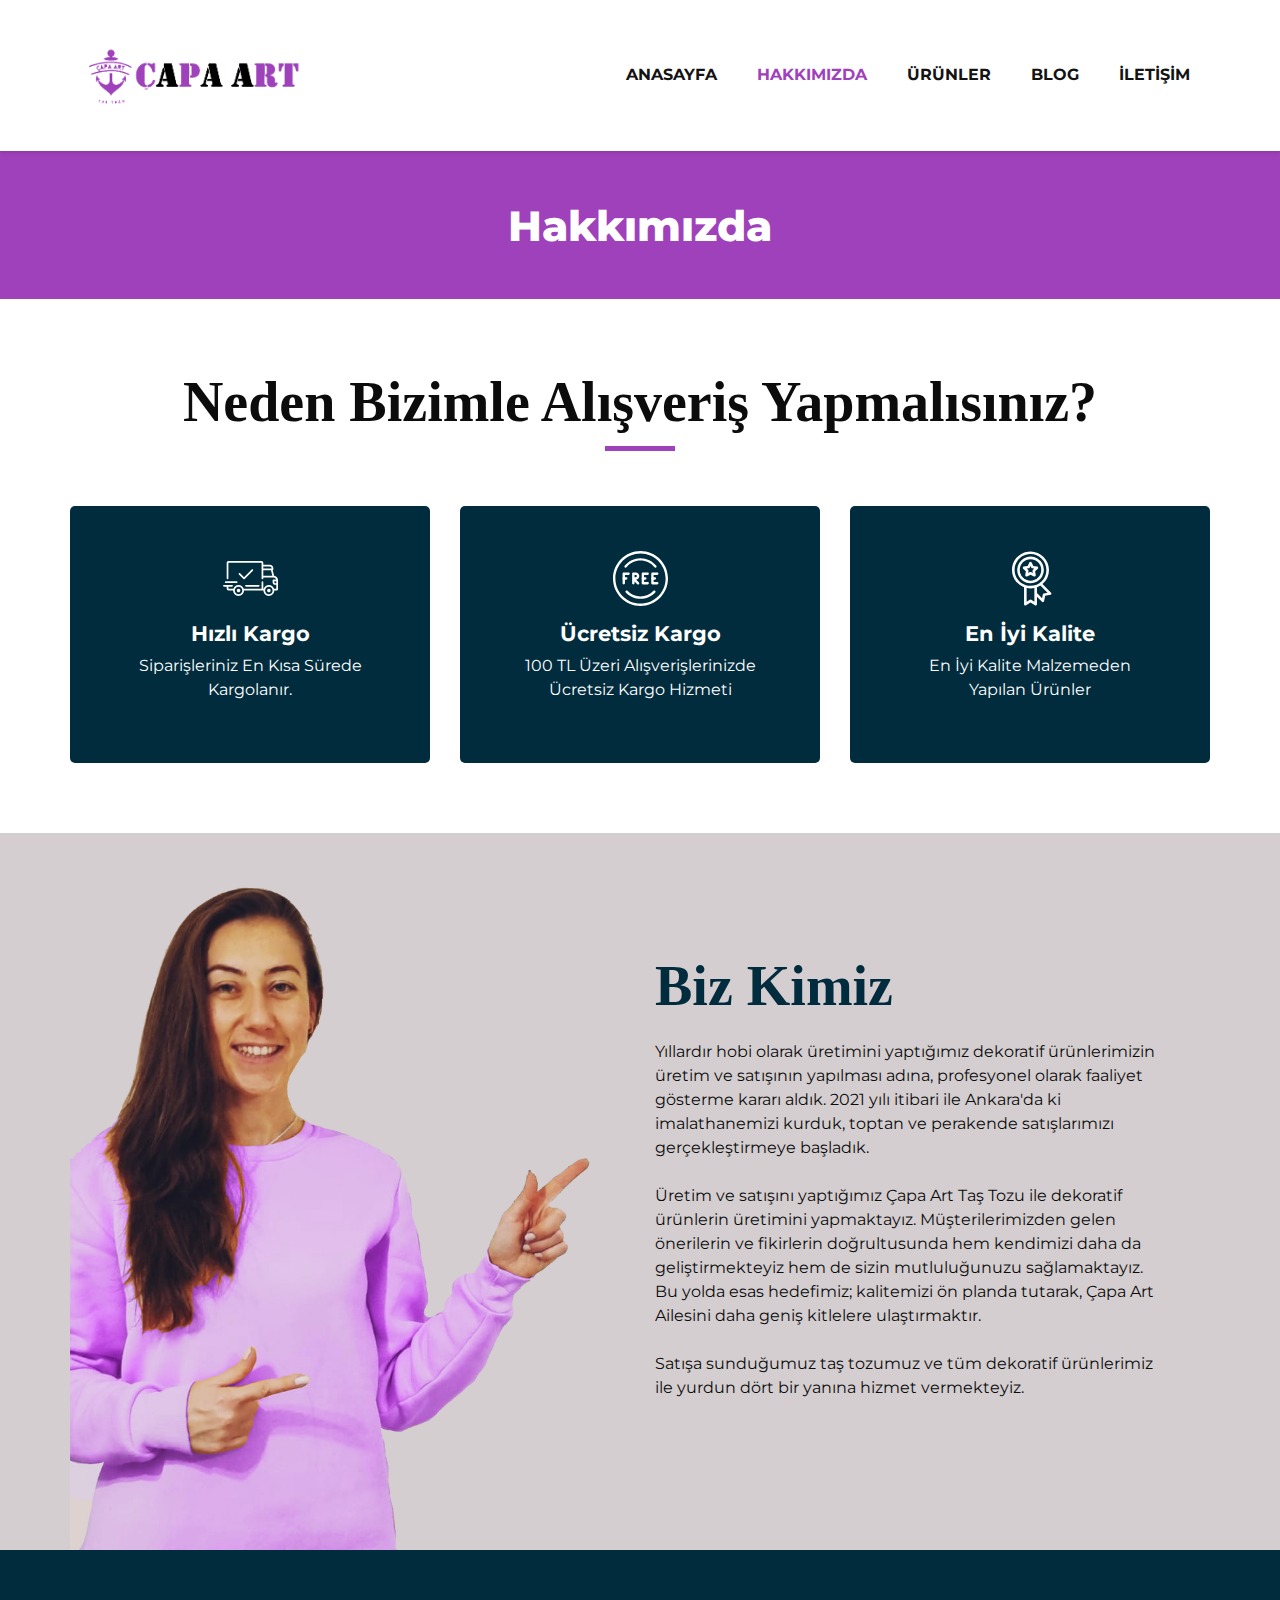
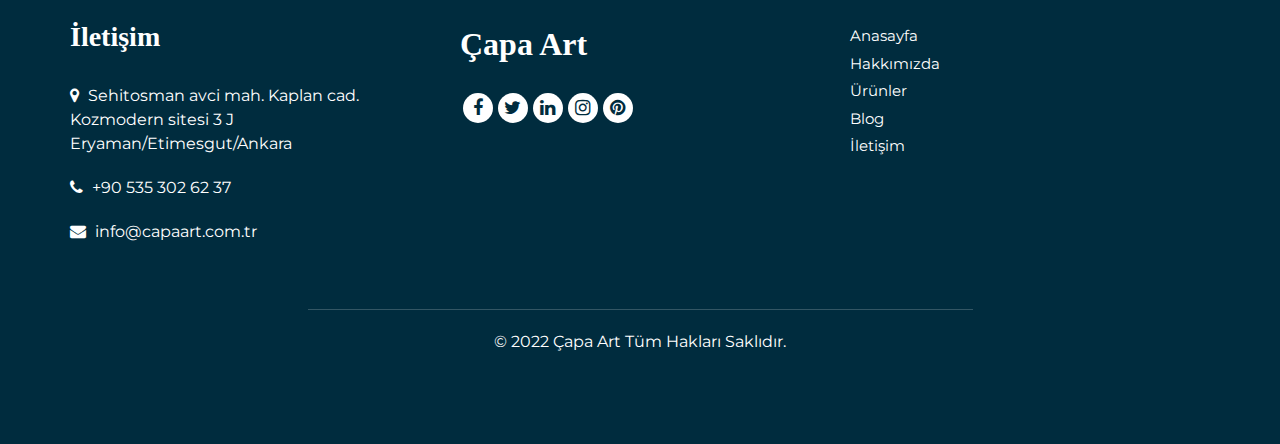
==== commit 1086da37: "Some bugs fixed!" ====
--- a/about.html
+++ b/about.html
@@ -388,7 +388,7 @@
                      <a href="">
                         <i class="fa fa-envelope" aria-hidden="true"></i>
                         <span>
-                           capaarttastozu@gmail.com
+                           info@capaart.com.tr
                         </span>
                      </a>
                   </div>
@@ -419,9 +419,21 @@
                </div>
             </div>
             <div class="col-md-4 footer-col">
-               <div class="map_container">
-                  <div class="map">
-                     <div id="googleMap"></div>
+               <div class="row">
+                  <div class="col-md-3">
+                     <div class="row">
+                        <div class="col-md-6">
+                           <div class="widget_menu">
+                              <ul>
+                                 <li><a href="index.html">Anasayfa</a></li>
+                                 <li><a href="about.html">Hakkımızda</a></li>
+                                 <li><a href="product.html">Ürünler</a></li>
+                                 <li><a href="blog_list.html">Blog</a></li>
+                                 <li><a href="contact.html">İletişim</a></li>
+                              </ul>
+                           </div>
+                        </div>
+                     </div>
                   </div>
                </div>
             </div>
--- a/css/style.css
+++ b/css/style.css
@@ -64,12 +64,12 @@
     display: block;
     width: 70px;
     height: 5px;
-    background: #f7444e;
+    background: #9f41bb;
     margin: 10px auto 10px;
 }
 
 .heading_container h2 span {
-  color: #f7444e;
+  color: #9f41bb;
 }
 
 .heading_container p {
@@ -167,11 +167,11 @@
 }
 
 .custom_nav-container .navbar-nav .nav-item:hover .nav-link, .custom_nav-container .navbar-nav .nav-item.active .nav-link {
-  color: #f7444e;
+  color: #9f41bb;
 }
 
 .custom_nav-container .navbar-nav .nav-item:hover .nav-link svg, .custom_nav-container .navbar-nav .nav-item.active .nav-link svg {
-  fill: #f7444e;
+  fill: #9f41bb;
 }
 
 .custom_nav-container .nav_search-btn {
@@ -183,7 +183,7 @@
 }
 
 .custom_nav-container .nav_search-btn:hover {
-  color: #f7444e;
+  color: #9f41bb;
 }
 
 .custom_nav-container .navbar-toggler {
@@ -280,7 +280,7 @@
 }
 
 .slider_section .detail-box h1 span {
-  color: #f7444e;
+  color: #9f41bb;
 }
 
 .slider_section .detail-box p {
@@ -292,8 +292,8 @@
 .slider_section .detail-box a {
     display: inline-block;
     padding: 12px 45px;
-    background-color: #f7444e;
-    border: 1px solid #f7444e;
+    background-color: #9f41bb;
+    border: 1px solid #9f41bb;
     color: #ffffff;
     border-radius: 0;
     -webkit-transition: all 0.3s;
@@ -304,7 +304,7 @@
 
 .slider_section .detail-box a:hover {
   background-color: transparent;
-  color: #f7444e;
+  color: #9f41bb;
 }
 
 .slider_section .img-box img {
@@ -334,7 +334,7 @@
 .slider_section .carousel-indicators li.active {
   width: 20px;
   height: 20px;
-  background-color: #f7444e;
+  background-color: #9f41bb;
 }
 
 .slider_bg_box {
@@ -476,14 +476,14 @@
 }
 
 .product_section .options .option1 {
-  background-color: #f7444e;
-  border: 1px solid #f7444e;
+  background-color: #9f41bb;
+  border: 1px solid #9f41bb;
   color: #ffffff;
 }
 
 .product_section .options .option1:hover {
   background-color: transparent;
-  color: #f7444e;
+  color: #9f41bb;
 }
 
 .product_section .options .option2 {
@@ -510,8 +510,8 @@
 .product_section .btn-box a {
   display: inline-block;
   padding: 10px 40px;
-  background-color: #f7444e;
-  border: 1px solid #f7444e;
+  background-color: #9f41bb;
+  border: 1px solid #9f41bb;
   color: #ffffff;
   border-radius: 0;
   -webkit-transition: all 0.3s;
@@ -520,7 +520,7 @@
 
 .product_section .btn-box a:hover {
   background-color: transparent;
-  color: #f7444e;
+  color: #9f41bb;
 }
 
 .arrival_section .heading_container {
@@ -554,8 +554,8 @@
 .arrival_section a {
   display: inline-block;
   padding: 10px 45px;
-  background-color: #f7444e;
-  border: 1px solid #f7444e;
+  background-color: #9f41bb;
+  border: 1px solid #9f41bb;
   color: #ffffff;
   border-radius: 0;
   -webkit-transition: all 0.3s;
@@ -564,7 +564,7 @@
 
 .arrival_section a:hover {
   background-color: transparent;
-  color: #f7444e;
+  color: #9f41bb;
 }
 
 .why_section .box {
@@ -659,8 +659,8 @@
 .subscribe_section .subscribe_form form button {
   display: inline-block;
   padding: 10px 45px;
-  background-color: #f7444e;
-  border: 1px solid #f7444e;
+  background-color: #9f41bb;
+  border: 1px solid #9f41bb;
   color: #ffffff;
   border-radius: 35px;
   -webkit-transition: all 0.3s;
@@ -674,7 +674,7 @@
 
 .subscribe_section .subscribe_form form button:hover {
   background-color: transparent;
-  color: #f7444e;
+  color: #9f41bb;
 }
 
 .client_section .box {
@@ -771,7 +771,7 @@
   height: 50px;
   opacity: 1;
   color: #ffffff;
-  background-color: #f7444e;
+  background-color: #9f41bb;
   border-radius: 100%;
 }
 
@@ -836,7 +836,7 @@
 }
 
 .footer_section .footer_contact .contact_link_box a:hover {
-  color: #f7444e;
+  color: #9f41bb;
 }
 
 .footer_section .footer-logo {
@@ -878,7 +878,7 @@
 }
 
 .footer_section .footer_social a:hover {
-  color: #f7444e;
+  color: #9f41bb;
 }
 
 .footer_section .map_container {
@@ -956,11 +956,11 @@
 }
 
 li.nav-item ul li a:hover, li.nav-item ul li a:focus {
-    color: #f7444e;
+    color: #9f41bb;
 }
 
 .inner_page_head {
-    background: #f7444e;
+    background: #9f41bb;
     text-align: center;
     color: #fff;
     padding-top: 50px;
@@ -1010,7 +1010,7 @@
 
 .widget_menu ul li a {
     font-size: 15px;
-    color: #000;
+    color: rgb(255, 255, 255);
     margin-bottom: 0;
     float: left;
     width: 100%;
@@ -1044,7 +1044,7 @@
 .form_sub input[type="email"] + input[type="submit"] {
     position: absolute;
     right: 0;
-    background: #f7444e;
+    background: #9f41bb;
     color: #fff;
     border: none;
     top: 0px;
@@ -1094,7 +1094,7 @@
 
 form input[type="submit"]:hover,
 form input[type="submit"]:focus {
-    background: #f7444e;
+    background: #9f41bb;
     color: #fff;
 }
 
@@ -1115,7 +1115,7 @@
 
 .cpy_ p a {
     margin: 0;
-    color: #f7444e;
+    color: #9f41bb;
     font-size: 15px;
     font-weight: 400;
 }
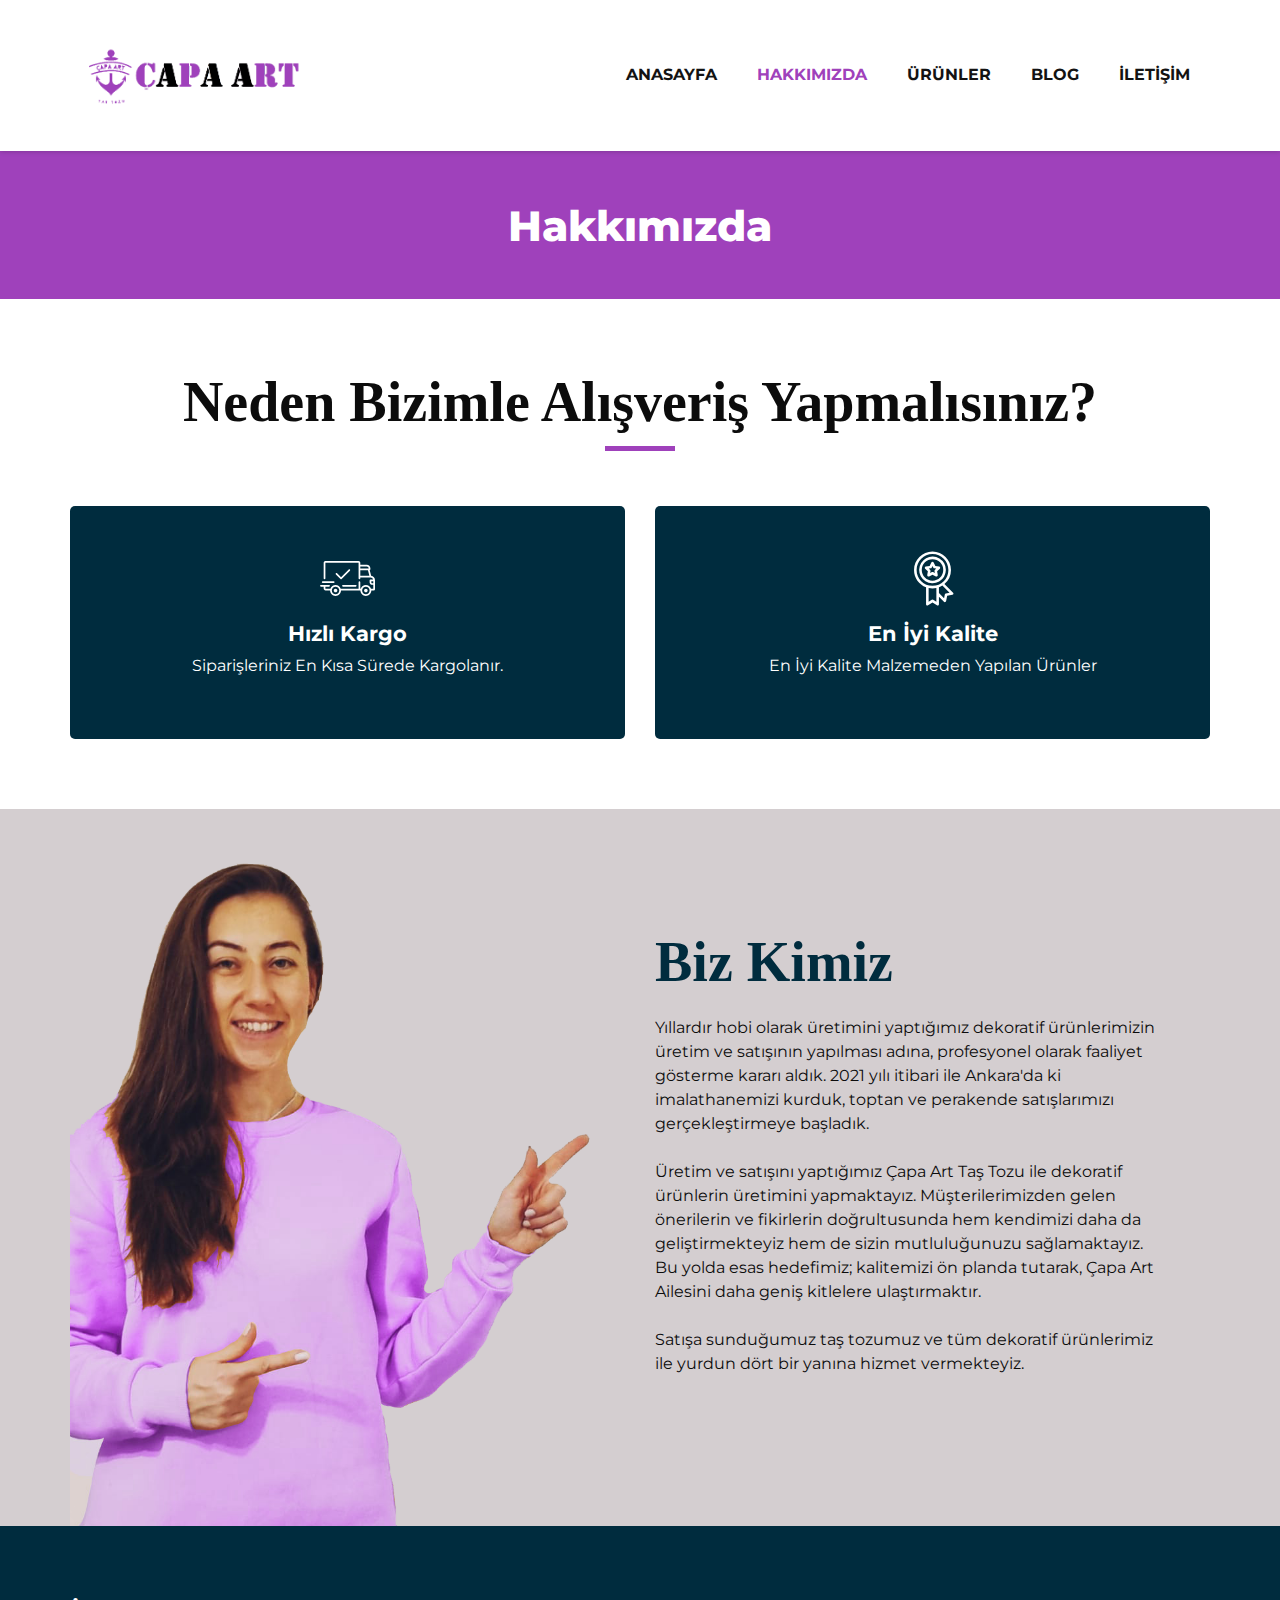
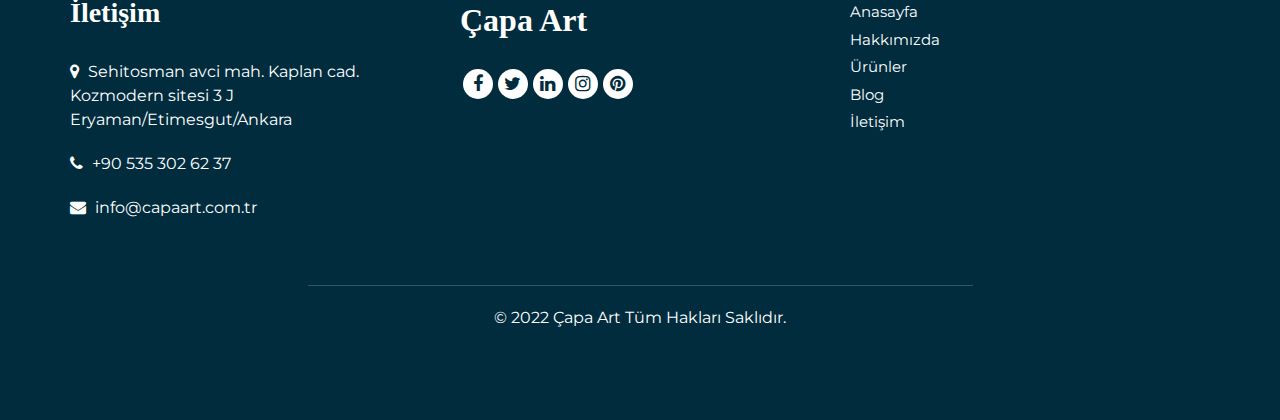
==== commit 0b74a8e0: "Some bugs fixed" ====
--- a/about.html
+++ b/about.html
@@ -80,7 +80,7 @@
             </h2>
          </div>
          <div class="row">
-            <div class="col-md-4">
+            <div class="col-md-6">
                <div class="box ">
                   <div class="img-box">
                      <svg version="1.1" id="Layer_1" xmlns="http://www.w3.org/2000/svg"
@@ -183,125 +183,7 @@
                   </div>
                </div>
             </div>
-            <div class="col-md-4">
-               <div class="box ">
-                  <div class="img-box">
-                     <svg version="1.1" id="Capa_1" xmlns="http://www.w3.org/2000/svg"
-                        xmlns:xlink="http://www.w3.org/1999/xlink" x="0px" y="0px" viewBox="0 0 490.667 490.667"
-                        style="enable-background:new 0 0 490.667 490.667;" xml:space="preserve">
-                        <g>
-                           <g>
-                              <path d="M138.667,192H96c-5.888,0-10.667,4.779-10.667,10.667V288c0,5.888,4.779,10.667,10.667,10.667s10.667-4.779,10.667-10.667
-                                    v-74.667h32c5.888,0,10.667-4.779,10.667-10.667S144.555,192,138.667,192z" />
-                           </g>
-                        </g>
-                        <g>
-                           <g>
-                              <path d="M117.333,234.667H96c-5.888,0-10.667,4.779-10.667,10.667S90.112,256,96,256h21.333c5.888,0,10.667-4.779,10.667-10.667
-                                    S123.221,234.667,117.333,234.667z" />
-                           </g>
-                        </g>
-                        <g>
-                           <g>
-                              <path d="M245.333,0C110.059,0,0,110.059,0,245.333s110.059,245.333,245.333,245.333s245.333-110.059,245.333-245.333
-                                    S380.608,0,245.333,0z M245.333,469.333c-123.52,0-224-100.48-224-224s100.48-224,224-224s224,100.48,224,224
-                                    S368.853,469.333,245.333,469.333z" />
-                           </g>
-                        </g>
-                        <g>
-                           <g>
-                              <path d="M386.752,131.989C352.085,88.789,300.544,64,245.333,64s-106.752,24.789-141.419,67.989
-                                    c-3.691,4.587-2.965,11.307,1.643,14.997c4.587,3.691,11.307,2.965,14.976-1.643c30.613-38.144,76.096-60.011,124.8-60.011
-                                    s94.187,21.867,124.779,60.011c2.112,2.624,5.205,3.989,8.32,3.989c2.368,0,4.715-0.768,6.677-2.347
-                                    C389.717,143.296,390.443,136.576,386.752,131.989z" />
-                           </g>
-                        </g>
-                        <g>
-                           <g>
-                              <path
-                                 d="M376.405,354.923c-4.224-4.032-11.008-3.861-15.061,0.405c-30.613,32.235-71.808,50.005-116.011,50.005
-                                    s-85.397-17.771-115.989-50.005c-4.032-4.309-10.816-4.437-15.061-0.405c-4.309,4.053-4.459,10.816-0.405,15.083
-                                    c34.667,36.544,81.344,56.661,131.456,56.661s96.789-20.117,131.477-56.661C380.864,365.739,380.693,358.976,376.405,354.923z" />
-                           </g>
-                        </g>
-                        <g>
-                           <g>
-                              <path d="M206.805,255.723c15.701-2.027,27.861-15.488,27.861-31.723c0-17.643-14.357-32-32-32h-21.333
-                                    c-5.888,0-10.667,4.779-10.667,10.667v42.581c0,0.043,0,0.107,0,0.149V288c0,5.888,4.779,10.667,10.667,10.667
-                                    S192,293.888,192,288v-16.917l24.448,24.469c2.091,2.069,4.821,3.115,7.552,3.115c2.731,0,5.461-1.045,7.531-3.136
-                                    c4.16-4.16,4.16-10.923,0-15.083L206.805,255.723z M192,234.667v-21.333h10.667c5.867,0,10.667,4.779,10.667,10.667
-                                    s-4.8,10.667-10.667,10.667H192z" />
-                           </g>
-                        </g>
-                        <g>
-                           <g>
-                              <path d="M309.333,277.333h-32v-64h32c5.888,0,10.667-4.779,10.667-10.667S315.221,192,309.333,192h-42.667
-                                    c-5.888,0-10.667,4.779-10.667,10.667V288c0,5.888,4.779,10.667,10.667,10.667h42.667c5.888,0,10.667-4.779,10.667-10.667
-                                    S315.221,277.333,309.333,277.333z" />
-                           </g>
-                        </g>
-                        <g>
-                           <g>
-                              <path d="M288,234.667h-21.333c-5.888,0-10.667,4.779-10.667,10.667S260.779,256,266.667,256H288
-                                    c5.888,0,10.667-4.779,10.667-10.667S293.888,234.667,288,234.667z" />
-                           </g>
-                        </g>
-                        <g>
-                           <g>
-                              <path d="M394.667,277.333h-32v-64h32c5.888,0,10.667-4.779,10.667-10.667S400.555,192,394.667,192H352
-                                    c-5.888,0-10.667,4.779-10.667,10.667V288c0,5.888,4.779,10.667,10.667,10.667h42.667c5.888,0,10.667-4.779,10.667-10.667
-                                    S400.555,277.333,394.667,277.333z" />
-                           </g>
-                        </g>
-                        <g>
-                           <g>
-                              <path d="M373.333,234.667H352c-5.888,0-10.667,4.779-10.667,10.667S346.112,256,352,256h21.333
-                                    c5.888,0,10.667-4.779,10.667-10.667S379.221,234.667,373.333,234.667z" />
-                           </g>
-                        </g>
-                        <g>
-                        </g>
-                        <g>
-                        </g>
-                        <g>
-                        </g>
-                        <g>
-                        </g>
-                        <g>
-                        </g>
-                        <g>
-                        </g>
-                        <g>
-                        </g>
-                        <g>
-                        </g>
-                        <g>
-                        </g>
-                        <g>
-                        </g>
-                        <g>
-                        </g>
-                        <g>
-                        </g>
-                        <g>
-                        </g>
-                        <g>
-                        </g>
-                        <g>
-                        </g>
-                     </svg>
-                  </div>
-                  <div class="detail-box">
-                     <h5>
-                        Ücretsiz Kargo
-                     </h5>
-                     <p>
-                        100 TL Üzeri Alışverişlerinizde Ücretsiz Kargo Hizmeti
-                     </p>
-                  </div>
-               </div>
-            </div>
-            <div class="col-md-4">
+            <div class="col-md-6">
                <div class="box ">
                   <div class="img-box">
                      <svg id="_30_Premium" height="512" viewBox="0 0 512 512" width="512"
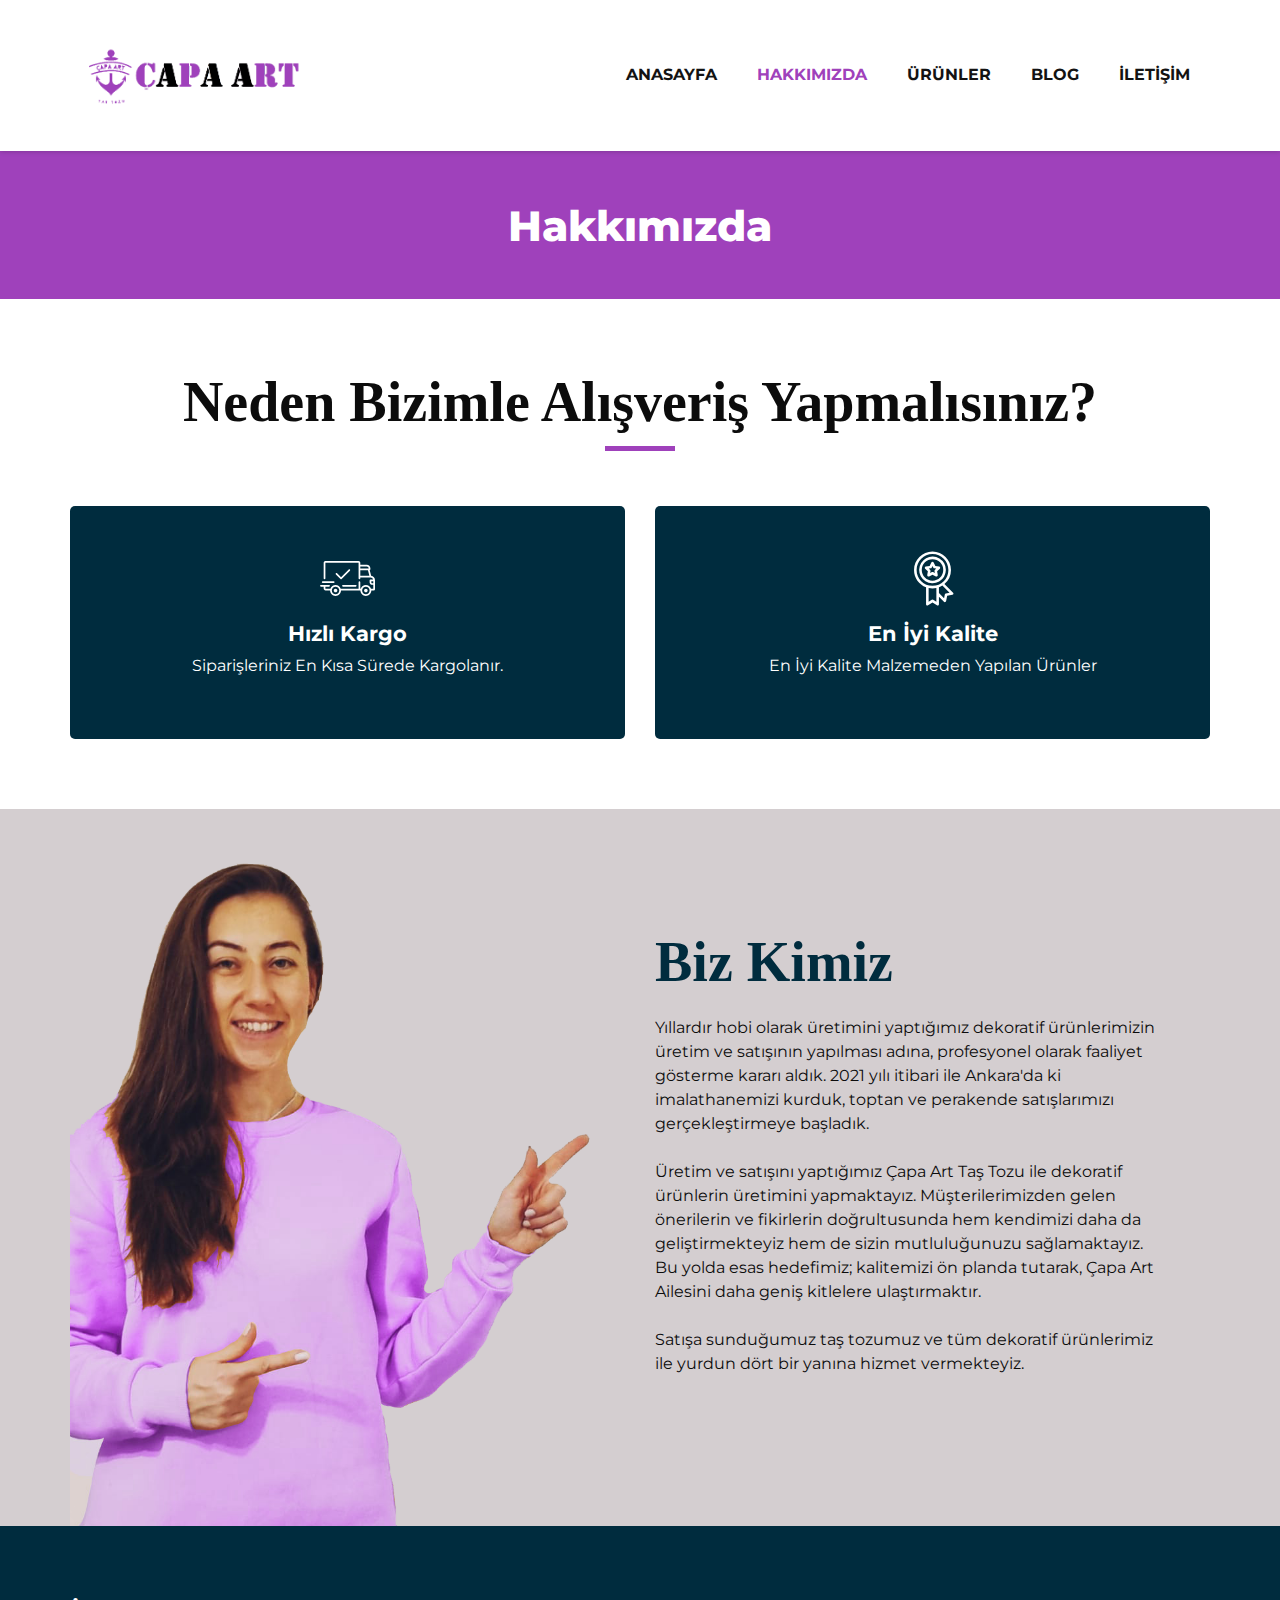
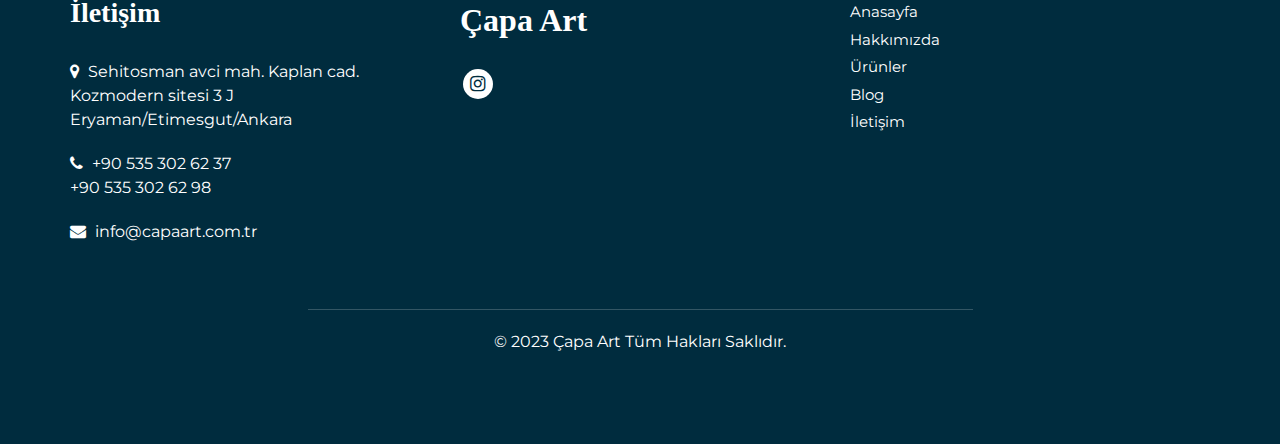
==== commit b14b3a42: "Some bug fixed" ====
--- a/about.html
+++ b/about.html
@@ -264,7 +264,7 @@
                      <a href="">
                         <i class="fa fa-phone" aria-hidden="true"></i>
                         <span>
-                           +90 535 302 62 37
+                           +90 535 302 62 37  <br> +90 535 302 62 98
                         </span>
                      </a>
                      <a href="">
@@ -282,20 +282,8 @@
                      Çapa Art
                   </a>
                   <div class="footer_social">
-                     <a href="">
-                        <i class="fa fa-facebook" aria-hidden="true"></i>
-                     </a>
-                     <a href="">
-                        <i class="fa fa-twitter" aria-hidden="true"></i>
-                     </a>
-                     <a href="">
-                        <i class="fa fa-linkedin" aria-hidden="true"></i>
-                     </a>
-                     <a href="">
+                     <a href="https://www.instagram.com/capaart/">
                         <i class="fa fa-instagram" aria-hidden="true"></i>
-                     </a>
-                     <a href="">
-                        <i class="fa fa-pinterest" aria-hidden="true"></i>
                      </a>
                   </div>
                </div>
@@ -323,7 +311,7 @@
          <div class="footer-info">
             <div class="col-lg-7 mx-auto px-0">
                <p>
-                  © 2022 Çapa Art Tüm Hakları Saklıdır.
+                  © 2023 Çapa Art Tüm Hakları Saklıdır.
                </p>
             </div>
          </div>
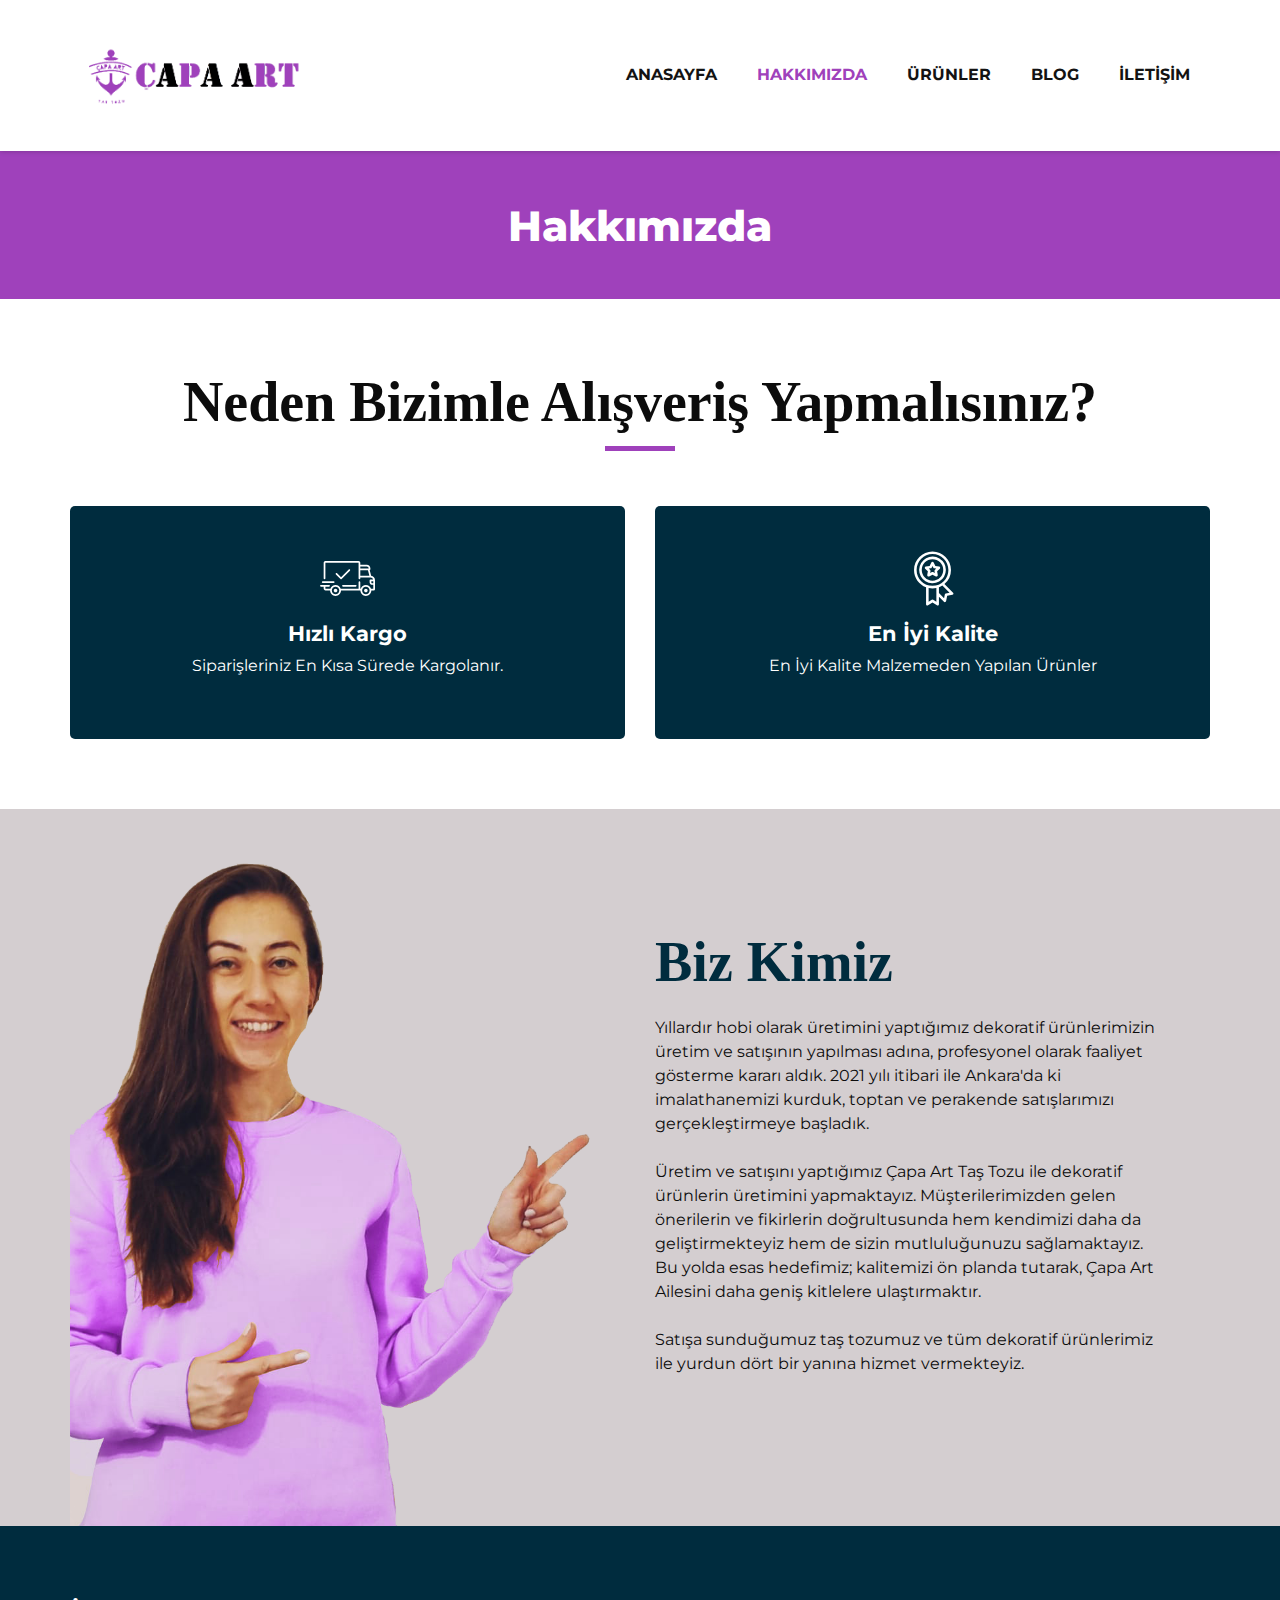
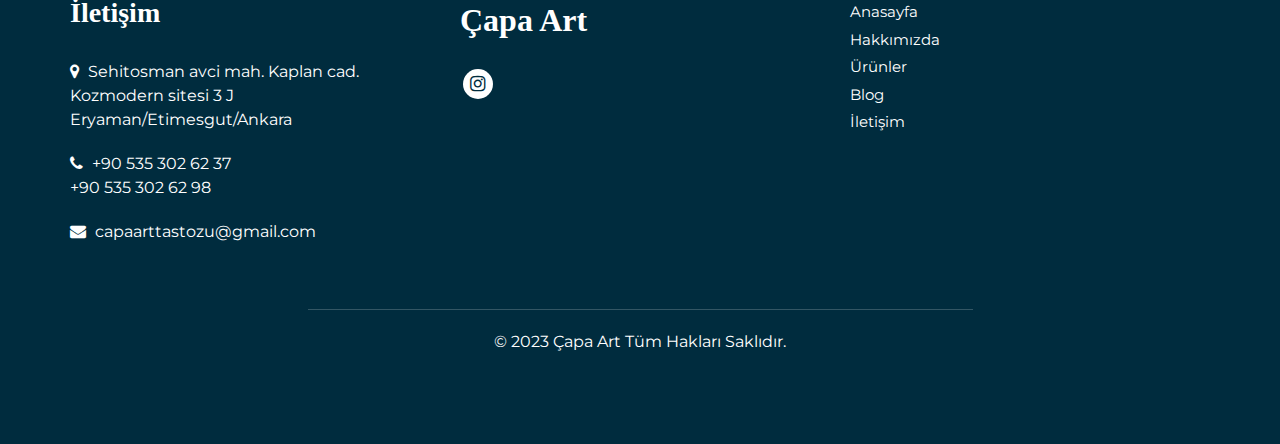
==== commit 22594d40: "Main | Mail changed" ====
--- a/about.html
+++ b/about.html
@@ -270,7 +270,7 @@
                      <a href="">
                         <i class="fa fa-envelope" aria-hidden="true"></i>
                         <span>
-                           info@capaart.com.tr
+                           capaarttastozu@gmail.com
                         </span>
                      </a>
                   </div>
